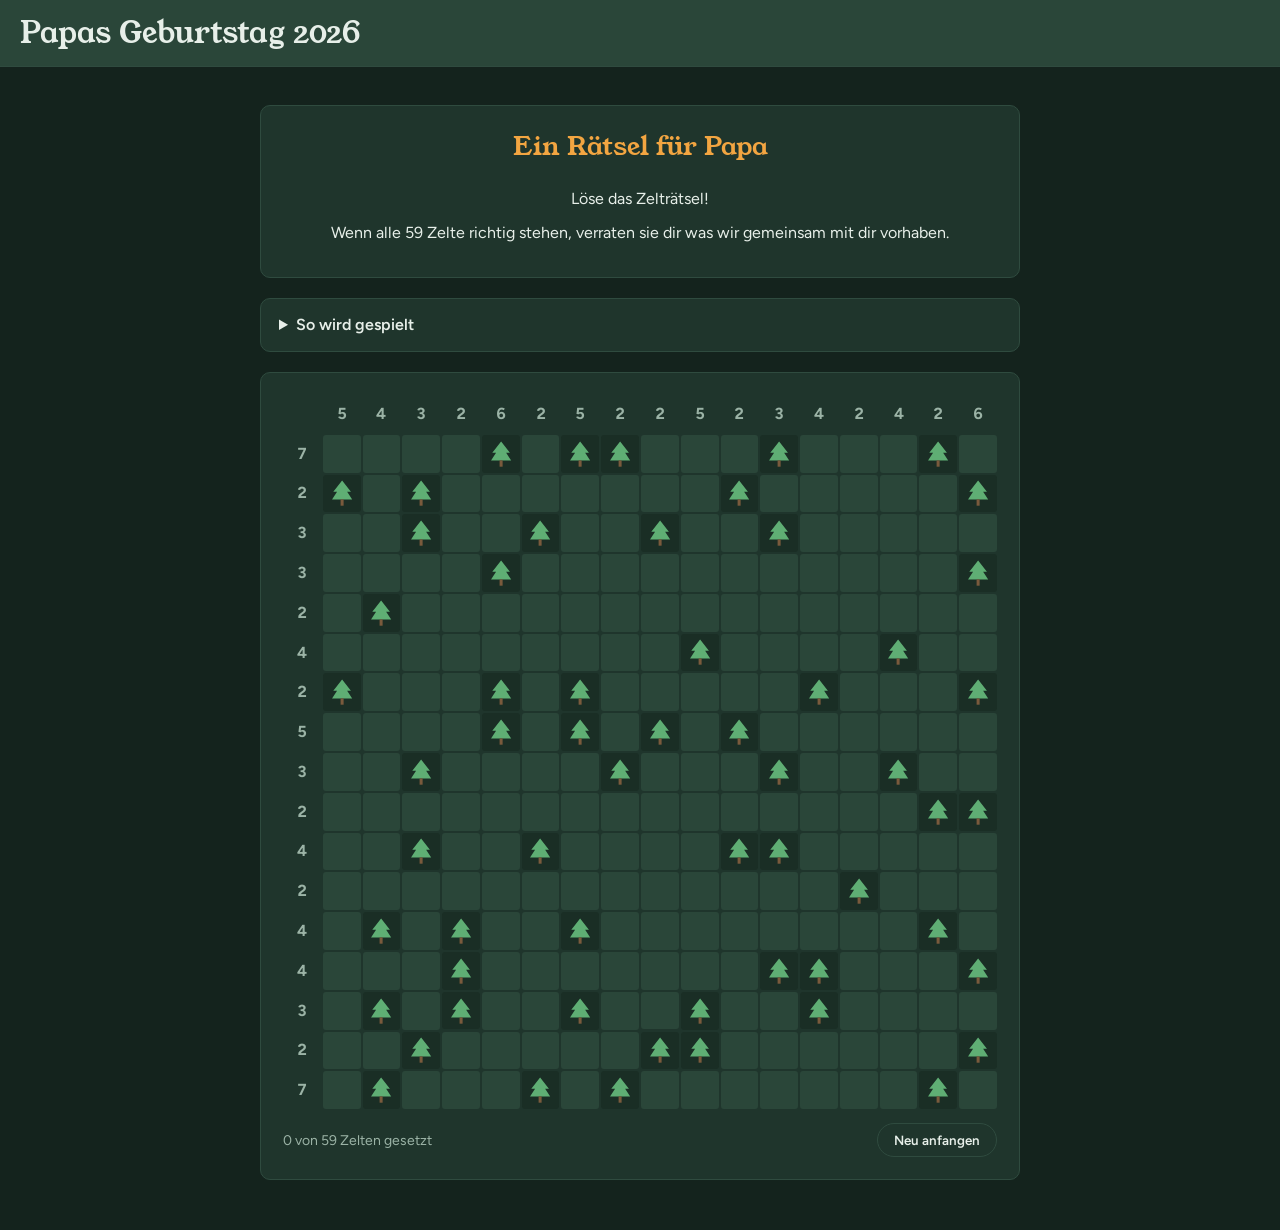
==== spielseite.html @ 01121081 "Add files via upload" ====
<!DOCTYPE html>
<html lang="de">

<head>
    <meta charset="UTF-8">
    <meta name="viewport" content="width=device-width, initial-scale=1">
    <title>Papas Geburtstag - Rätsel</title>
    <link rel="stylesheet" href="style.css">
</head>

<body>

    <header>
        <h1>Papas Geburtstag 2026</h1>
    </header>

    <main>

        <section>

            <h2 class="titel">Ein Rätsel für Papa</h2>

            <p>Löse das Zelträtsel!</p>
            <p>Wenn alle 59 Zelte richtig stehen, verraten sie dir was wir gemeinsam mit dir vorhaben.</p>

        </section>

        <details class="regeln">
            <summary>So wird gespielt</summary>
            <ul>
                <li><b>Jeder Baum bekommt genau ein Zelt</b>, direkt daneben: oben, unten, links oder rechts.</li>
                <li><b>Zelte berühren sich nie</b>, auch nicht schräg.</li>
                <li><b>Die Zahlen am Rand</b> sagen, wie viele Zelte in der Zeile oder Spalte stehen.</li>
                <li>Antippen: einmal Zelt, zweimal Wiese (Punkt als Merkhilfe), dreimal wieder leer.</li>
                <li>Dein Fortschritt bleibt auf diesem Gerät gespeichert. Du kannst jederzeit aufhören und später
                    weitermachen.</li>

            </ul>
        </details>

        <section>

            <div class="spielfeld" id="spielfeld"></div>

            <div class="leiste">
                <span class="status" id="status"></span>
                <button class="knopf-rand" id="neustart" type="button">Neu anfangen</button>
            </div>

        </section>

        <section class="aufloesung" id="aufloesung" hidden>
            <h2>Trag den Satz ein</h2>
            <p>Lies die Buchstaben auf den Zelten Zeile für Zeile und tippe sie hier ein. Jedes richtige Wort wird grün.
            </p>
            <div class="woerter" id="woerter"></div>
        </section>

    </main>

    <div class="popup hidden" id="popup">
        <div class="popup-box">
            <h2>Alle Zelte stehen!</h2>
            <p>Lies die Buchstaben auf den Zelten Zeile für Zeile und trage die Buchstaben unten ein.</p>
            <button type="button" id="popupZu">Los geht's</button>
        </div>
    </div>

    <div class="popup hidden" id="popupGeschenk">
        <div class="popup-box">
            <h2>Geschafft!</h2>
            <p>Dein Geschenk:</p>
            <p class="geschenk">Wandern durch den Harz mit Übernachtung im Schlosshotel Ballenstedt</p>
            <p>Pack die Wanderschuhe ein, wir fahren zusammen weg!</p>
            <button type="button" id="geschenkZu">Schließen</button>
        </div>
    </div>

    <script src="spiel.js"></script>

</body>

</html>
---- style.css ----
@import url("https://fonts.googleapis.com/css2?family=Young+Serif&family=Figtree:wght@400;600;700&display=swap");

/* ========== FARBEN & SCHRIFTEN: Harzer Fichtenwald bei Nacht ========== */
:root {
    --nacht: #14231d;
    --moos: #1f352c;
    --moos-hell: #2a4639;
    --baumfeld: #1a2e25;
    --linie: #2f4b3f;
    --tanne: #5fae74;
    --stamm: #7a5a3c;
    --zelt: #f2a541;
    --zelt-hell: #f6bb66;
    --nebel: #e7efe9;
    --blass: #9bb3a6;
    --fehler: #e5675b;
    --richtig: #8fd6a0;
    --schrift-titel: "Young Serif", Georgia, serif;
    --schrift-text: "Figtree", Arial, sans-serif;
}

/* ========== GRUNDGERÜST (Startseite + Spielseite) ========== */
[hidden] {
    display: none !important;
}

body {
    margin: 0;
    font-family: var(--schrift-text);
    line-height: 1.5;
    background: var(--nacht);
    color: var(--nebel);
}

p {
    margin: 0 0 10px;
}

h2 {
    margin: 0 0 22px;
    font: 400 26px var(--schrift-titel);
}

header {
    position: fixed;
    top: 0;
    left: 0;
    right: 0;
    z-index: 1000;
    padding: 12px 20px;
    background: var(--moos-hell);
    border-bottom: 1px solid var(--linie);
}

header h1 {
    margin: 0;
    font: 400 30px var(--schrift-titel);
}

main {
    max-width: 760px;
    margin: 95px auto 40px;
    padding: 10px 16px;
    display: flex;
    flex-direction: column;
    gap: 20px;
}

section {
    padding: 22px;
    text-align: center;
    background: var(--moos);
    border: 1px solid var(--linie);
    border-radius: 10px;
}

.form-mitte {
    max-width: 650px;
    margin: 0 auto;
}

.form-mitte p {
    font-size: 17px;
}

.titel {
    color: var(--zelt);
}

/* Buttons */
button {
    border: none;
    cursor: pointer;
    font-family: inherit;
}

button:focus-visible {
    outline: 2px solid var(--nebel);
    outline-offset: 2px;
}

.buttons {
    display: flex;
    justify-content: center;
    margin-top: 18px;
}

.buttons button,
.popup-box button {
    padding: 12px 26px;
    border-radius: 8px;
    font-size: 17px;
    font-weight: bold;
    background: var(--zelt);
    color: var(--nacht);
}

.buttons button:hover,
.popup-box button:hover {
    background: var(--zelt-hell);
}

.knopf-rand {
    padding: 8px 16px;
    border-radius: 999px;
    font-weight: 600;
    background: transparent;
    color: var(--nebel);
    border: 1px solid var(--linie);
}

/* ========== RÄTSELTEXT MIT DEN KLEINEN ZAHLEN ========== */
.raetsel-text .eyebrow {
    margin: 0;
    font-size: clamp(16px, 3.6vw, 20px);
    font-weight: 700;
    line-height: 2.2;
    letter-spacing: .14em;
    word-spacing: .3em;
    text-transform: uppercase;
    color: var(--zelt);
}

.raetsel-text .titel {
    margin: 0 0 6px;
    font-size: clamp(30px, 7vw, 48px);
    line-height: 1.4;
    word-spacing: .3em;
}

.raetsel-text .lead {
    margin: 0;
    font-size: clamp(20px, 4.6vw, 27px);
    line-height: 1.65;
    word-spacing: .25em;
    transition: line-height 1s ease;
}

ruby {
    ruby-position: under;
    -webkit-ruby-position: after;
    padding: 0 .02em;
}

rt {
    padding: 0 .06em;
    font: 600 .4em/1.1 var(--schrift-text);
    letter-spacing: -.02em;
    text-transform: none;
    color: var(--blass);
    transition: font-size 1.2s ease, opacity .8s ease, padding 1.2s ease;
}

.raetsel-text .titel rt {
    font-size: .27em;
}

.mk {
    position: relative;
}

/* Zahlen verschwinden in den Buchstaben */
.zahlen-weg rt {
    font-size: 0 !important;
    opacity: 0;
    padding: 0;
}

.zahlen-weg .lead {
    line-height: 1.5;
}

.zahlen-weg .mk {
    cursor: pointer;
    text-decoration: underline dotted var(--zelt) 2px;
    text-underline-offset: 5px;
}

/* Zahl beim Antippen kurz zeigen */
.zahlen-weg .mk.zeigen::after {
    content: attr(data-n);
    position: absolute;
    left: 50%;
    top: 100%;
    z-index: 5;
    transform: translateX(-50%);
    margin-top: 4px;
    padding: 2px 7px;
    border-radius: 6px;
    background: var(--zelt);
    color: var(--nacht);
    font: 700 14px/1.4 var(--schrift-text);
    letter-spacing: 0;
    text-transform: none;
    white-space: nowrap;
}

/* Regeln */
.regeln {
    padding: 14px 18px;
    background: var(--moos);
    border: 1px solid var(--linie);
    border-radius: 10px;
}

.regeln summary {
    cursor: pointer;
    font-weight: 600;
}

.regeln ul {
    margin: 10px 0 0;
    padding-left: 20px;
    display: flex;
    flex-direction: column;
    gap: 6px;
    color: var(--blass);
}

.regeln b {
    color: var(--nebel);
}

/* ========== SPIELFELD ========== */
.spielfeld {
    display: grid;
    grid-template-columns: repeat(18, minmax(0, 1fr));
    gap: 2px;
    user-select: none;
    -webkit-user-select: none;
    touch-action: manipulation;
}

.zahl {
    aspect-ratio: 1;
    display: flex;
    align-items: center;
    justify-content: center;
    font-weight: 700;
    font-size: clamp(10px, 2.4vw, 16px);
    font-variant-numeric: tabular-nums;
    color: var(--blass);
}

.zahl.passt {
    color: var(--richtig);
}

.zahl.zuviel {
    color: var(--fehler);
}

.feld {
    position: relative;
    aspect-ratio: 1;
    min-width: 0;
    padding: 0;
    display: flex;
    align-items: center;
    justify-content: center;
    border-radius: 3px;
    background: var(--moos-hell);
    color: inherit;
}

.feld.baum {
    background: var(--baumfeld);
    cursor: default;
}

.feld svg {
    width: 80%;
    height: 80%;
}

.feld.wiese::after {
    content: "";
    width: 22%;
    height: 22%;
    border-radius: 50%;
    background: var(--tanne);
}

.feld.konflikt {
    box-shadow: inset 0 0 0 2px var(--fehler);
}

.zeltbuchstabe {
    position: absolute;
    inset: 0;
    display: flex;
    align-items: center;
    justify-content: center;
    font-family: var(--schrift-titel);
    font-size: clamp(11px, 2.8vw, 20px);
    color: var(--nacht);
    opacity: 0;
    transform: scale(.4);
    transition: opacity .4s, transform .4s;
}

.geloest .feld.zelt {
    background: var(--zelt);
}

.geloest .feld.zelt svg {
    opacity: 0;
}

.geloest .zeltbuchstabe {
    opacity: 1;
    transform: none;
}

.leiste {
    display: flex;
    flex-wrap: wrap;
    align-items: center;
    gap: 10px;
    margin-top: 14px;
}

.status {
    flex: 1;
    min-width: 0;
    text-align: left;
    font-size: 14px;
    color: var(--blass);
}

/* ========== AUFLÖSUNG / WORTRÄTSEL ========== */
.aufloesung {
    scroll-margin-top: 90px;
    display: flex;
    flex-direction: column;
    gap: 16px;
}

.aufloesung h2,
.aufloesung p {
    margin: 0;
}

.aufloesung p {
    color: var(--blass);
}

.streifen,
.vorrat {
    display: flex;
    flex-wrap: wrap;
    justify-content: center;
    max-width: 640px;
    margin: 0 auto;
}

.streifen {
    gap: 3px;
}

.vorrat {
    gap: 6px;
}

.streifen span {
    width: clamp(18px, 4.6vw, 26px);
    aspect-ratio: 1;
    display: flex;
    align-items: center;
    justify-content: center;
    border-radius: 4px;
    background: var(--zelt);
    color: var(--nacht);
    font-family: var(--schrift-titel);
    font-size: clamp(12px, 3.4vw, 17px);
}

.woerter {
    display: flex;
    flex-wrap: wrap;
    justify-content: center;
    gap: 14px 22px;
}

.wort {
    display: flex;
    flex-wrap: wrap;
    justify-content: center;
    gap: 4px;
}

.kaestchen {
    width: clamp(24px, 6.4vw, 36px);
    aspect-ratio: 1;
    padding: 0;
    display: flex;
    align-items: center;
    justify-content: center;
    border-radius: 5px;
    border: 2px dashed var(--linie);
    background: transparent;
    color: var(--nacht);
    font-family: var(--schrift-titel);
    font-size: clamp(14px, 4vw, 22px);
}

.kaestchen.voll {
    background: var(--zelt);
    border: 2px solid var(--zelt);
}

.kaestchen.ausgewaehlt {
    border: 2px solid var(--zelt);
    box-shadow: 0 0 0 2px var(--zelt);
}

.wort.richtig .kaestchen {
    background: var(--richtig);
    border-color: var(--richtig);
    cursor: default;
}

input.kaestchen {
    text-align: center;
    text-transform: uppercase;
    color: var(--nebel);
    caret-color: var(--zelt);
}

input.kaestchen:focus {
    outline: none;
    border: 2px solid var(--zelt);
}

input.kaestchen.voll {
    color: var(--nacht);
}

.woerter.falsch {
    animation: wackeln .4s;
}

@keyframes wackeln {
    25% {
        transform: translateX(-6px);
    }

    75% {
        transform: translateX(6px);
    }
}

.buchstabe {
    width: clamp(30px, 8vw, 40px);
    aspect-ratio: 1;
    padding: 0;
    border-radius: 50%;
    border: 1px solid var(--zelt);
    background: transparent;
    color: var(--zelt);
    font-family: var(--schrift-titel);
    font-size: clamp(15px, 4.4vw, 21px);
}

.buchstabe:disabled {
    opacity: .18;
    cursor: default;
}

/* ========== POPUP & KONFETTI ========== */
.popup {
    position: fixed;
    inset: 0;
    z-index: 3000;
    display: flex;
    justify-content: center;
    align-items: center;
    background: rgba(10, 18, 14, .75);
}

.popup.hidden {
    display: none;
}

.popup-box {
    width: 90%;
    max-width: 480px;
    padding: 35px 28px;
    text-align: center;
    background: var(--moos);
    border: 2px solid var(--linie);
    border-radius: 18px;
    box-shadow: 0 15px 35px rgba(0, 0, 0, .4);
}

.popup-box h2 {
    margin-bottom: 10px;
    color: var(--zelt);
}

.popup-box p {
    margin: 10px 0;
    font-size: 18px;
}

.popup-box .geschenk {
    margin: 15px 0;
    font-family: var(--schrift-titel);
    font-size: clamp(22px, 5vw, 30px);
    line-height: 1.3;
}

.popup-box button {
    margin-top: 20px;
}

.confetti {
    position: fixed;
    top: -20px;
    z-index: 4000;
    pointer-events: none;
    animation-name: fall;
    animation-timing-function: linear;
}

@keyframes fall {
    from {
        transform: translateY(0) rotate(0);
        opacity: 1;
    }

    to {
        transform: translateY(110vh) rotate(720deg);
        opacity: 0;
    }
}

/* ========== WENIGER BEWEGUNG & HANDY ========== */
@media (prefers-reduced-motion: reduce) {

    rt,
    .raetsel-text .lead,
    .zeltbuchstabe {
        transition: none;
    }

    .woerter.falsch {
        animation: none;
    }
}

@media (max-width: 700px) {
    main {
        margin-top: 85px;
    }

    header h1 {
        font-size: 24px;
    }

    section {
        padding: 16px 12px;
    }
}
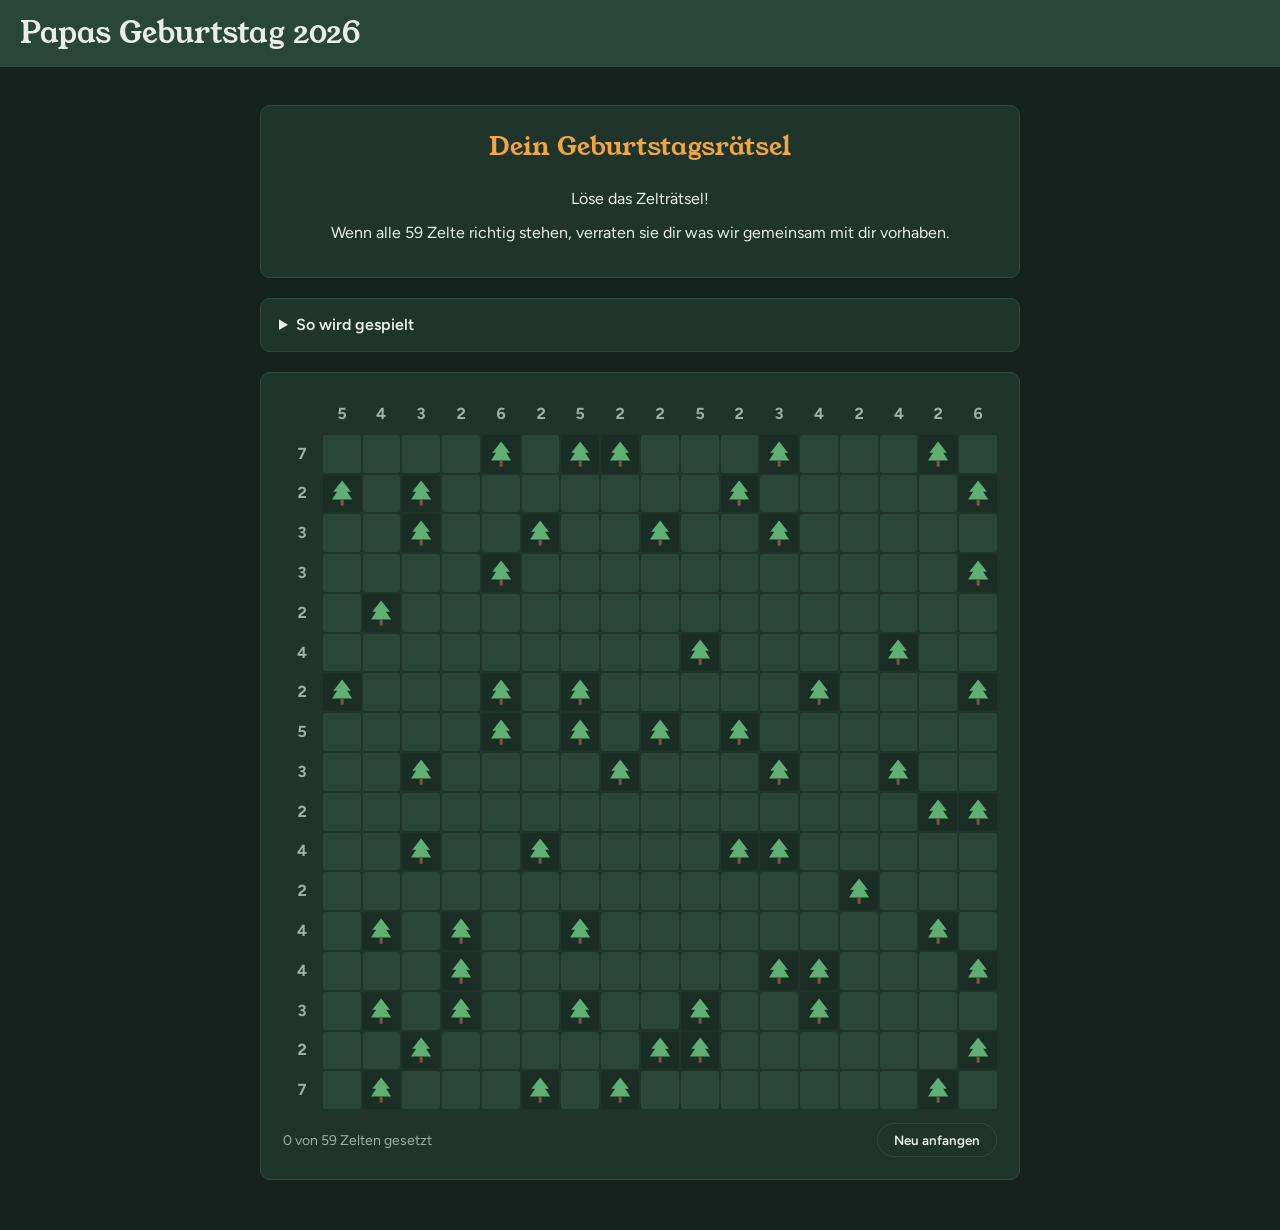
==== commit 70319264: "Add files via upload" ====
--- a/spielseite.html
+++ b/spielseite.html
@@ -18,7 +18,7 @@
 
         <section>
 
-            <h2 class="titel">Ein Rätsel für Papa</h2>
+            <h2 class="titel">Dein Geburtstagsrätsel</h2>
 
             <p>Löse das Zelträtsel!</p>
             <p>Wenn alle 59 Zelte richtig stehen, verraten sie dir was wir gemeinsam mit dir vorhaben.</p>
